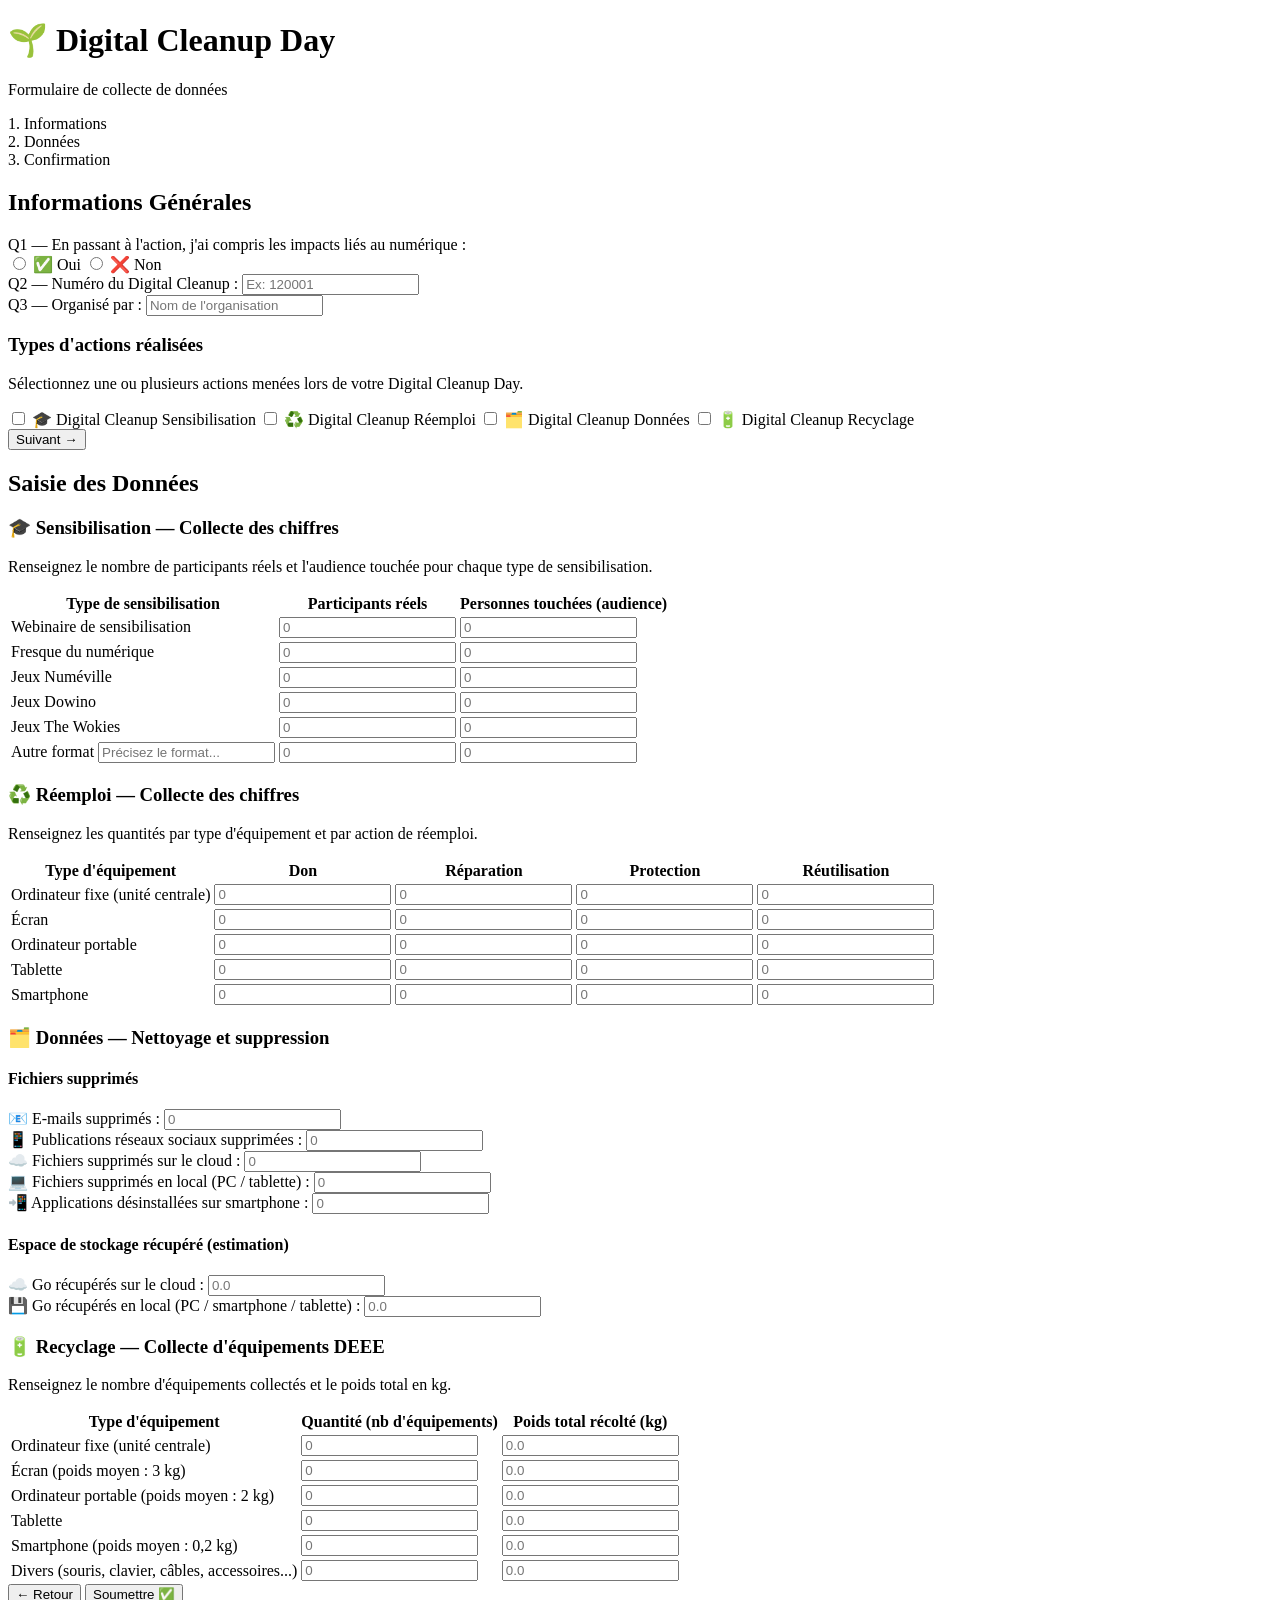
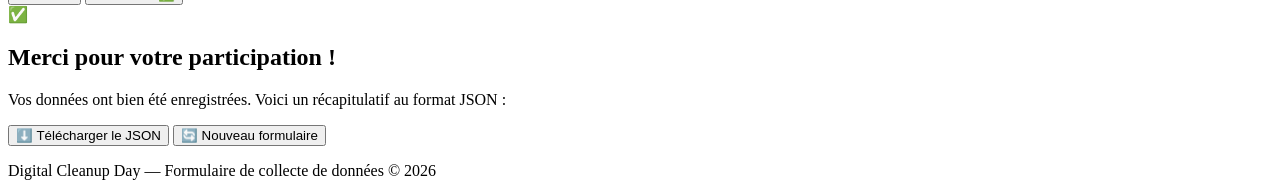
==== index.html @ 70489e64 "Add files via upload" ====
<!DOCTYPE html>
<html lang="fr">
<head>
  <meta charset="UTF-8" />
  <meta name="viewport" content="width=device-width, initial-scale=1.0"/>
  <title>Digital Cleanup Day - Collecte de données</title>
  <link rel="stylesheet" href="style.css" />
</head>
<body>

  <header>
    <div class="header-content">
      <h1>🌱 Digital Cleanup Day</h1>
      <p>Formulaire de collecte de données</p>
    </div>
    <!-- Barre de progression -->
    <div class="progress-bar">
      <div class="step active" id="step-indicator-1">1. Informations</div>
      <div class="step" id="step-indicator-2">2. Données</div>
      <div class="step" id="step-indicator-3">3. Confirmation</div>
    </div>
  </header>

  <main>

    <!-- ===================== ÉTAPE 1 ===================== -->
    <section id="step-1" class="form-step active">
      <h2>Informations Générales</h2>

      <div class="card">
        <div class="form-group">
          <label class="required">Q1 — En passant à l'action, j'ai compris les impacts liés au numérique :</label>
          <div class="radio-group">
            <label class="radio-label">
              <input type="radio" name="understoodImpacts" value="true" required />
              <span>✅ Oui</span>
            </label>
            <label class="radio-label">
              <input type="radio" name="understoodImpacts" value="false" />
              <span>❌ Non</span>
            </label>
          </div>
        </div>

        <div class="form-group">
          <label for="cleanupId" class="required">Q2 — Numéro du Digital Cleanup :</label>
          <input type="text" id="cleanupId" placeholder="Ex: 120001" required />
        </div>

        <div class="form-group">
          <label for="organizer" class="required">Q3 — Organisé par :</label>
          <input type="text" id="organizer" placeholder="Nom de l'organisation" required />
        </div>
      </div>

      <div class="card">
        <h3>Types d'actions réalisées</h3>
        <p class="hint">Sélectionnez une ou plusieurs actions menées lors de votre Digital Cleanup Day.</p>

        <div class="checkbox-group">
          <label class="checkbox-label">
            <input type="checkbox" name="actionType" value="sensibilisation" id="check-sensibilisation"/>
            <span>🎓 Digital Cleanup Sensibilisation</span>
          </label>
          <label class="checkbox-label">
            <input type="checkbox" name="actionType" value="reemploi" id="check-reemploi"/>
            <span>♻️ Digital Cleanup Réemploi</span>
          </label>
          <label class="checkbox-label">
            <input type="checkbox" name="actionType" value="donnees" id="check-donnees"/>
            <span>🗂️ Digital Cleanup Données</span>
          </label>
          <label class="checkbox-label">
            <input type="checkbox" name="actionType" value="recyclage" id="check-recyclage"/>
            <span>🔋 Digital Cleanup Recyclage</span>
          </label>
        </div>
      </div>

      <div class="btn-container">
        <button class="btn btn-primary" onclick="goToStep2()">Suivant →</button>
      </div>
    </section>

    <!-- ===================== ÉTAPE 2 ===================== -->
    <section id="step-2" class="form-step">
      <h2>Saisie des Données</h2>

      <!-- SENSIBILISATION -->
      <div id="form-sensibilisation" class="action-form hidden">
        <div class="card">
          <h3>🎓 Sensibilisation — Collecte des chiffres</h3>
          <p class="hint">Renseignez le nombre de participants réels et l'audience touchée pour chaque type de sensibilisation.</p>
          <div class="table-wrapper">
            <table>
              <thead>
                <tr>
                  <th>Type de sensibilisation</th>
                  <th>Participants réels</th>
                  <th>Personnes touchées (audience)</th>
                </tr>
              </thead>
              <tbody>
                <tr>
                  <td>Webinaire de sensibilisation</td>
                  <td><input type="number" min="0" id="s_webinaire_participants" placeholder="0"/></td>
                  <td><input type="number" min="0" id="s_webinaire_audience" placeholder="0"/></td>
                </tr>
                <tr>
                  <td>Fresque du numérique</td>
                  <td><input type="number" min="0" id="s_fresque_participants" placeholder="0"/></td>
                  <td><input type="number" min="0" id="s_fresque_audience" placeholder="0"/></td>
                </tr>
                <tr>
                  <td>Jeux Numéville</td>
                  <td><input type="number" min="0" id="s_numeville_participants" placeholder="0"/></td>
                  <td><input type="number" min="0" id="s_numeville_audience" placeholder="0"/></td>
                </tr>
                <tr>
                  <td>Jeux Dowino</td>
                  <td><input type="number" min="0" id="s_dowino_participants" placeholder="0"/></td>
                  <td><input type="number" min="0" id="s_dowino_audience" placeholder="0"/></td>
                </tr>
                <tr>
                  <td>Jeux The Wokies</td>
                  <td><input type="number" min="0" id="s_wokies_participants" placeholder="0"/></td>
                  <td><input type="number" min="0" id="s_wokies_audience" placeholder="0"/></td>
                </tr>
                <tr>
                  <td>
                    Autre format
                    <input type="text" id="s_autre_label" placeholder="Précisez le format..." class="inline-text"/>
                  </td>
                  <td><input type="number" min="0" id="s_autre_participants" placeholder="0"/></td>
                  <td><input type="number" min="0" id="s_autre_audience" placeholder="0"/></td>
                </tr>
              </tbody>
            </table>
          </div>
        </div>
      </div>

      <!-- RÉEMPLOI -->
      <div id="form-reemploi" class="action-form hidden">
        <div class="card">
          <h3>♻️ Réemploi — Collecte des chiffres</h3>
          <p class="hint">Renseignez les quantités par type d'équipement et par action de réemploi.</p>
          <div class="table-wrapper">
            <table>
              <thead>
                <tr>
                  <th>Type d'équipement</th>
                  <th>Don</th>
                  <th>Réparation</th>
                  <th>Protection</th>
                  <th>Réutilisation</th>
                </tr>
              </thead>
              <tbody>
                <tr>
                  <td>Ordinateur fixe (unité centrale)</td>
                  <td><input type="number" min="0" id="r_fixe_don" placeholder="0"/></td>
                  <td><input type="number" min="0" id="r_fixe_reparation" placeholder="0"/></td>
                  <td><input type="number" min="0" id="r_fixe_protection" placeholder="0"/></td>
                  <td><input type="number" min="0" id="r_fixe_reutilisation" placeholder="0"/></td>
                </tr>
                <tr>
                  <td>Écran</td>
                  <td><input type="number" min="0" id="r_ecran_don" placeholder="0"/></td>
                  <td><input type="number" min="0" id="r_ecran_reparation" placeholder="0"/></td>
                  <td><input type="number" min="0" id="r_ecran_protection" placeholder="0"/></td>
                  <td><input type="number" min="0" id="r_ecran_reutilisation" placeholder="0"/></td>
                </tr>
                <tr>
                  <td>Ordinateur portable</td>
                  <td><input type="number" min="0" id="r_portable_don" placeholder="0"/></td>
                  <td><input type="number" min="0" id="r_portable_reparation" placeholder="0"/></td>
                  <td><input type="number" min="0" id="r_portable_protection" placeholder="0"/></td>
                  <td><input type="number" min="0" id="r_portable_reutilisation" placeholder="0"/></td>
                </tr>
                <tr>
                  <td>Tablette</td>
                  <td><input type="number" min="0" id="r_tablette_don" placeholder="0"/></td>
                  <td><input type="number" min="0" id="r_tablette_reparation" placeholder="0"/></td>
                  <td><input type="number" min="0" id="r_tablette_protection" placeholder="0"/></td>
                  <td><input type="number" min="0" id="r_tablette_reutilisation" placeholder="0"/></td>
                </tr>
                <tr>
                  <td>Smartphone</td>
                  <td><input type="number" min="0" id="r_smartphone_don" placeholder="0"/></td>
                  <td><input type="number" min="0" id="r_smartphone_reparation" placeholder="0"/></td>
                  <td><input type="number" min="0" id="r_smartphone_protection" placeholder="0"/></td>
                  <td><input type="number" min="0" id="r_smartphone_reutilisation" placeholder="0"/></td>
                </tr>
              </tbody>
            </table>
          </div>
        </div>
      </div>

      <!-- DONNÉES -->
      <div id="form-donnees" class="action-form hidden">
        <div class="card">
          <h3>🗂️ Données — Nettoyage et suppression</h3>

          <h4>Fichiers supprimés</h4>
          <div class="form-grid">
            <div class="form-group">
              <label for="d_emails">📧 E-mails supprimés :</label>
              <input type="number" min="0" id="d_emails" placeholder="0"/>
            </div>
            <div class="form-group">
              <label for="d_posts">📱 Publications réseaux sociaux supprimées :</label>
              <input type="number" min="0" id="d_posts" placeholder="0"/>
            </div>
            <div class="form-group">
              <label for="d_cloud_files">☁️ Fichiers supprimés sur le cloud :</label>
              <input type="number" min="0" id="d_cloud_files" placeholder="0"/>
            </div>
            <div class="form-group">
              <label for="d_local_files">💻 Fichiers supprimés en local (PC / tablette) :</label>
              <input type="number" min="0" id="d_local_files" placeholder="0"/>
            </div>
            <div class="form-group">
              <label for="d_apps">📲 Applications désinstallées sur smartphone :</label>
              <input type="number" min="0" id="d_apps" placeholder="0"/>
            </div>
          </div>

          <h4>Espace de stockage récupéré (estimation)</h4>
          <div class="form-grid">
            <div class="form-group">
              <label for="d_go_cloud">☁️ Go récupérés sur le cloud :</label>
              <input type="number" min="0" step="0.1" id="d_go_cloud" placeholder="0.0"/>
            </div>
            <div class="form-group">
              <label for="d_go_local">💾 Go récupérés en local (PC / smartphone / tablette) :</label>
              <input type="number" min="0" step="0.1" id="d_go_local" placeholder="0.0"/>
            </div>
          </div>
        </div>
      </div>

      <!-- RECYCLAGE -->
      <div id="form-recyclage" class="action-form hidden">
        <div class="card">
          <h3>🔋 Recyclage — Collecte d'équipements DEEE</h3>
          <p class="hint">Renseignez le nombre d'équipements collectés et le poids total en kg.</p>
          <div class="table-wrapper">
            <table>
              <thead>
                <tr>
                  <th>Type d'équipement</th>
                  <th>Quantité (nb d'équipements)</th>
                  <th>Poids total récolté (kg)</th>
                </tr>
              </thead>
              <tbody>
                <tr>
                  <td>Ordinateur fixe (unité centrale)</td>
                  <td><input type="number" min="0" id="rec_fixe_qte" placeholder="0"/></td>
                  <td><input type="number" min="0" step="0.1" id="rec_fixe_poids" placeholder="0.0"/></td>
                </tr>
                <tr>
                  <td>Écran <span class="hint-inline">(poids moyen : 3 kg)</span></td>
                  <td><input type="number" min="0" id="rec_ecran_qte" placeholder="0"/></td>
                  <td><input type="number" min="0" step="0.1" id="rec_ecran_poids" placeholder="0.0"/></td>
                </tr>
                <tr>
                  <td>Ordinateur portable <span class="hint-inline">(poids moyen : 2 kg)</span></td>
                  <td><input type="number" min="0" id="rec_portable_qte" placeholder="0"/></td>
                  <td><input type="number" min="0" step="0.1" id="rec_portable_poids" placeholder="0.0"/></td>
                </tr>
                <tr>
                  <td>Tablette</td>
                  <td><input type="number" min="0" id="rec_tablette_qte" placeholder="0"/></td>
                  <td><input type="number" min="0" step="0.1" id="rec_tablette_poids" placeholder="0.0"/></td>
                </tr>
                <tr>
                  <td>Smartphone <span class="hint-inline">(poids moyen : 0,2 kg)</span></td>
                  <td><input type="number" min="0" id="rec_smartphone_qte" placeholder="0"/></td>
                  <td><input type="number" min="0" step="0.1" id="rec_smartphone_poids" placeholder="0.0"/></td>
                </tr>
                <tr>
                  <td>Divers <span class="hint-inline">(souris, clavier, câbles, accessoires...)</span></td>
                  <td><input type="number" min="0" id="rec_divers_qte" placeholder="0"/></td>
                  <td><input type="number" min="0" step="0.1" id="rec_divers_poids" placeholder="0.0"/></td>
                </tr>
              </tbody>
            </table>
          </div>
        </div>
      </div>

      <div class="btn-container">
        <button class="btn btn-secondary" onclick="goToStep1()">← Retour</button>
        <button class="btn btn-primary" onclick="submitForm()">Soumettre ✅</button>
      </div>
    </section>

    <!-- ===================== ÉTAPE 3 ===================== -->
    <section id="step-3" class="form-step">
      <div class="card confirmation-card">
        <div class="success-icon">✅</div>
        <h2>Merci pour votre participation !</h2>
        <p>Vos données ont bien été enregistrées. Voici un récapitulatif au format JSON :</p>
        <pre id="json-output"></pre>
        <div class="btn-container">
          <button class="btn btn-secondary" onclick="downloadJSON()">⬇️ Télécharger le JSON</button>
          <button class="btn btn-primary" onclick="resetForm()">🔄 Nouveau formulaire</button>
        </div>
      </div>
    </section>

  </main>

  <footer>
    <p>Digital Cleanup Day — Formulaire de collecte de données © 2026</p>
  </footer>

  <script src="app.js"></script>
</body>
</html>
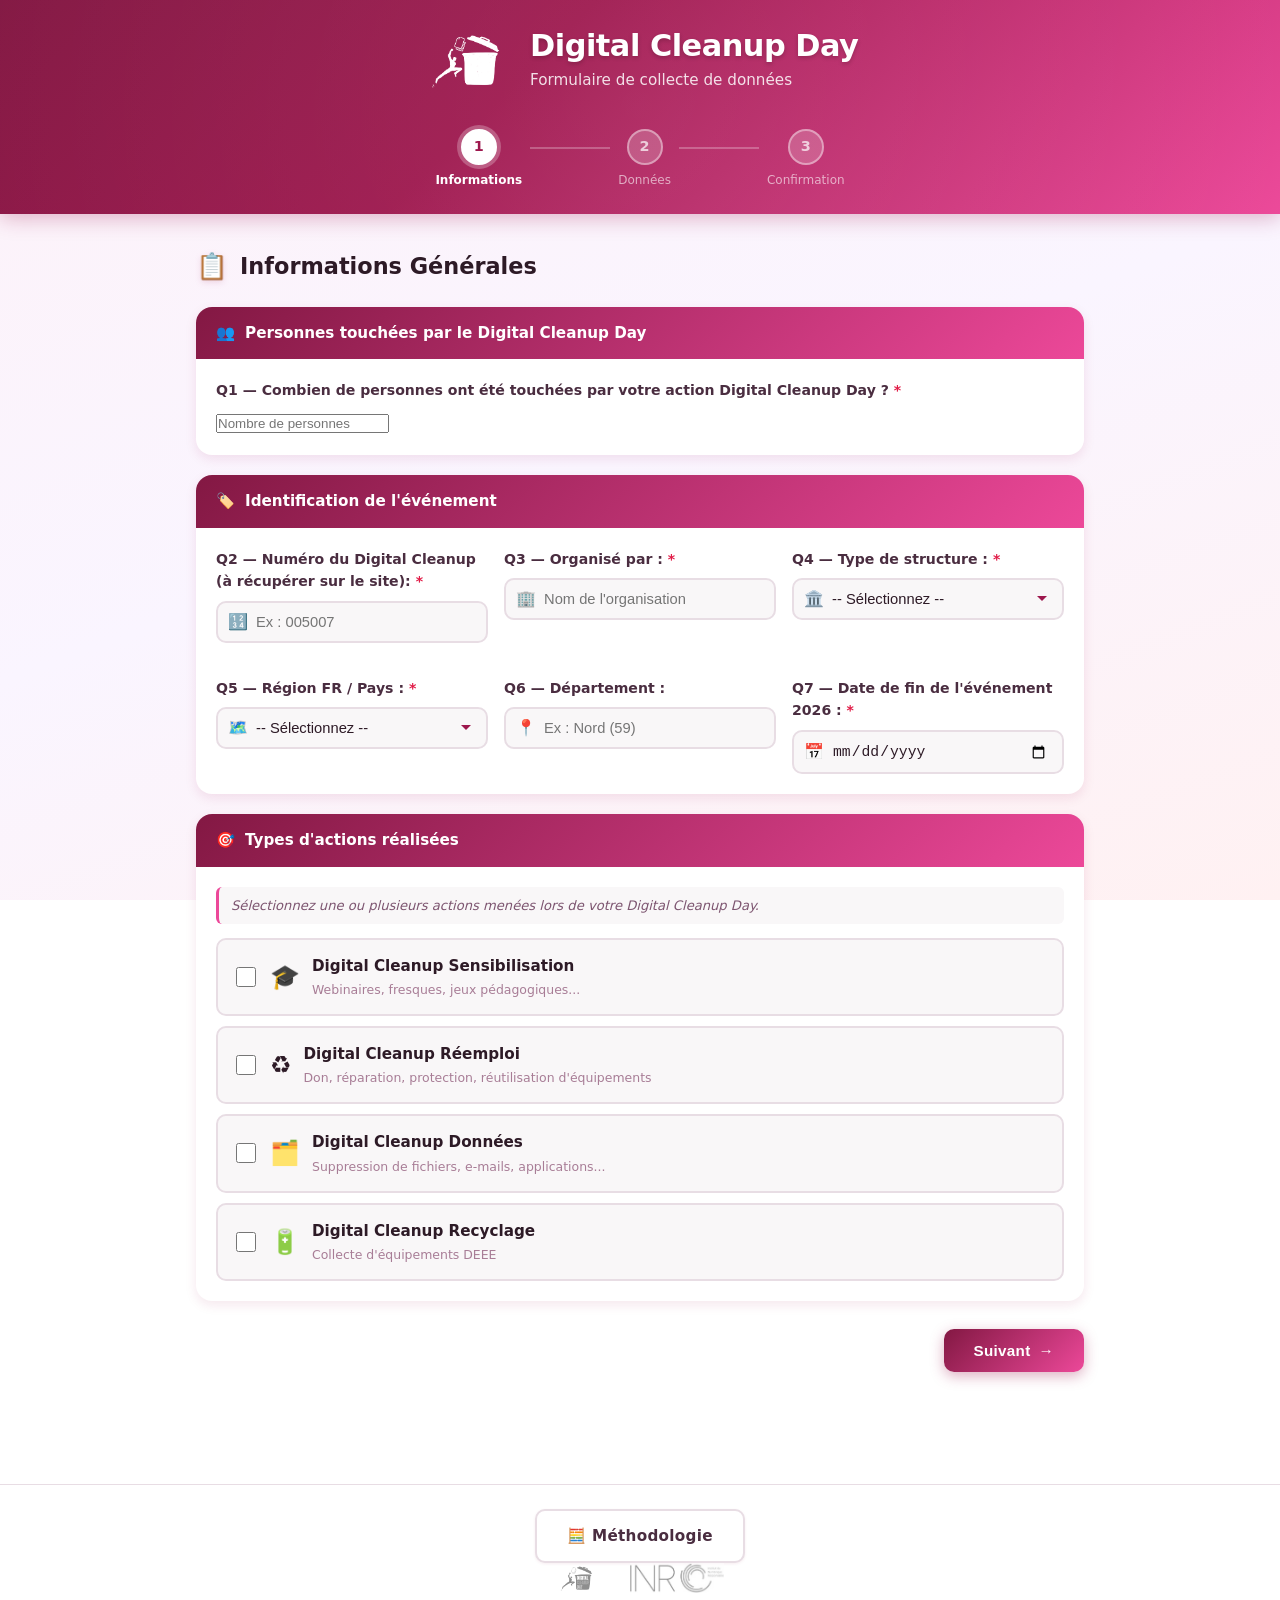
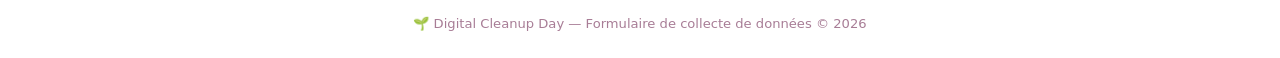
==== commit 6e92ec98: "Add files via upload upload avec intégration region et accès a un google sheet" ====
--- a/index.html
+++ b/index.html
@@ -1,323 +1,1058 @@
-<!DOCTYPE html>
+<!doctype html>
 <html lang="fr">
-<head>
-  <meta charset="UTF-8" />
-  <meta name="viewport" content="width=device-width, initial-scale=1.0"/>
-  <title>Digital Cleanup Day - Collecte de données</title>
-  <link rel="stylesheet" href="style.css" />
-</head>
-<body>
-
-  <header>
-    <div class="header-content">
-      <h1>🌱 Digital Cleanup Day</h1>
-      <p>Formulaire de collecte de données</p>
-    </div>
-    <!-- Barre de progression -->
-    <div class="progress-bar">
-      <div class="step active" id="step-indicator-1">1. Informations</div>
-      <div class="step" id="step-indicator-2">2. Données</div>
-      <div class="step" id="step-indicator-3">3. Confirmation</div>
-    </div>
-  </header>
-
-  <main>
-
-    <!-- ===================== ÉTAPE 1 ===================== -->
-    <section id="step-1" class="form-step active">
-      <h2>Informations Générales</h2>
-
-      <div class="card">
-        <div class="form-group">
-          <label class="required">Q1 — En passant à l'action, j'ai compris les impacts liés au numérique :</label>
-          <div class="radio-group">
-            <label class="radio-label">
-              <input type="radio" name="understoodImpacts" value="true" required />
-              <span>✅ Oui</span>
-            </label>
-            <label class="radio-label">
-              <input type="radio" name="understoodImpacts" value="false" />
-              <span>❌ Non</span>
-            </label>
-          </div>
+    <head>
+        <meta charset="UTF-8" />
+        <meta name="viewport" content="width=device-width, initial-scale=1.0" />
+        <title>Digital Cleanup Day - Collecte de données</title>
+        <link rel="stylesheet" href="style.css" />
+    </head>
+    <body>
+        <!-- ========== LOADER ========== -->
+        <div id="loader-overlay">
+            <div class="loader-box">
+                <div class="spinner"></div>
+                <p>Envoi vers Google Sheets...</p>
+            </div>
         </div>
 
-        <div class="form-group">
-          <label for="cleanupId" class="required">Q2 — Numéro du Digital Cleanup :</label>
-          <input type="text" id="cleanupId" placeholder="Ex: 120001" required />
-        </div>
-
-        <div class="form-group">
-          <label for="organizer" class="required">Q3 — Organisé par :</label>
-          <input type="text" id="organizer" placeholder="Nom de l'organisation" required />
-        </div>
-      </div>
-
-      <div class="card">
-        <h3>Types d'actions réalisées</h3>
-        <p class="hint">Sélectionnez une ou plusieurs actions menées lors de votre Digital Cleanup Day.</p>
-
-        <div class="checkbox-group">
-          <label class="checkbox-label">
-            <input type="checkbox" name="actionType" value="sensibilisation" id="check-sensibilisation"/>
-            <span>🎓 Digital Cleanup Sensibilisation</span>
-          </label>
-          <label class="checkbox-label">
-            <input type="checkbox" name="actionType" value="reemploi" id="check-reemploi"/>
-            <span>♻️ Digital Cleanup Réemploi</span>
-          </label>
-          <label class="checkbox-label">
-            <input type="checkbox" name="actionType" value="donnees" id="check-donnees"/>
-            <span>🗂️ Digital Cleanup Données</span>
-          </label>
-          <label class="checkbox-label">
-            <input type="checkbox" name="actionType" value="recyclage" id="check-recyclage"/>
-            <span>🔋 Digital Cleanup Recyclage</span>
-          </label>
-        </div>
-      </div>
-
-      <div class="btn-container">
-        <button class="btn btn-primary" onclick="goToStep2()">Suivant →</button>
-      </div>
-    </section>
-
-    <!-- ===================== ÉTAPE 2 ===================== -->
-    <section id="step-2" class="form-step">
-      <h2>Saisie des Données</h2>
-
-      <!-- SENSIBILISATION -->
-      <div id="form-sensibilisation" class="action-form hidden">
-        <div class="card">
-          <h3>🎓 Sensibilisation — Collecte des chiffres</h3>
-          <p class="hint">Renseignez le nombre de participants réels et l'audience touchée pour chaque type de sensibilisation.</p>
-          <div class="table-wrapper">
-            <table>
-              <thead>
-                <tr>
-                  <th>Type de sensibilisation</th>
-                  <th>Participants réels</th>
-                  <th>Personnes touchées (audience)</th>
-                </tr>
-              </thead>
-              <tbody>
-                <tr>
-                  <td>Webinaire de sensibilisation</td>
-                  <td><input type="number" min="0" id="s_webinaire_participants" placeholder="0"/></td>
-                  <td><input type="number" min="0" id="s_webinaire_audience" placeholder="0"/></td>
-                </tr>
-                <tr>
-                  <td>Fresque du numérique</td>
-                  <td><input type="number" min="0" id="s_fresque_participants" placeholder="0"/></td>
-                  <td><input type="number" min="0" id="s_fresque_audience" placeholder="0"/></td>
-                </tr>
-                <tr>
-                  <td>Jeux Numéville</td>
-                  <td><input type="number" min="0" id="s_numeville_participants" placeholder="0"/></td>
-                  <td><input type="number" min="0" id="s_numeville_audience" placeholder="0"/></td>
-                </tr>
-                <tr>
-                  <td>Jeux Dowino</td>
-                  <td><input type="number" min="0" id="s_dowino_participants" placeholder="0"/></td>
-                  <td><input type="number" min="0" id="s_dowino_audience" placeholder="0"/></td>
-                </tr>
-                <tr>
-                  <td>Jeux The Wokies</td>
-                  <td><input type="number" min="0" id="s_wokies_participants" placeholder="0"/></td>
-                  <td><input type="number" min="0" id="s_wokies_audience" placeholder="0"/></td>
-                </tr>
-                <tr>
-                  <td>
-                    Autre format
-                    <input type="text" id="s_autre_label" placeholder="Précisez le format..." class="inline-text"/>
-                  </td>
-                  <td><input type="number" min="0" id="s_autre_participants" placeholder="0"/></td>
-                  <td><input type="number" min="0" id="s_autre_audience" placeholder="0"/></td>
-                </tr>
-              </tbody>
-            </table>
-          </div>
-        </div>
-      </div>
-
-      <!-- RÉEMPLOI -->
-      <div id="form-reemploi" class="action-form hidden">
-        <div class="card">
-          <h3>♻️ Réemploi — Collecte des chiffres</h3>
-          <p class="hint">Renseignez les quantités par type d'équipement et par action de réemploi.</p>
-          <div class="table-wrapper">
-            <table>
-              <thead>
-                <tr>
-                  <th>Type d'équipement</th>
-                  <th>Don</th>
-                  <th>Réparation</th>
-                  <th>Protection</th>
-                  <th>Réutilisation</th>
-                </tr>
-              </thead>
-              <tbody>
-                <tr>
-                  <td>Ordinateur fixe (unité centrale)</td>
-                  <td><input type="number" min="0" id="r_fixe_don" placeholder="0"/></td>
-                  <td><input type="number" min="0" id="r_fixe_reparation" placeholder="0"/></td>
-                  <td><input type="number" min="0" id="r_fixe_protection" placeholder="0"/></td>
-                  <td><input type="number" min="0" id="r_fixe_reutilisation" placeholder="0"/></td>
-                </tr>
-                <tr>
-                  <td>Écran</td>
-                  <td><input type="number" min="0" id="r_ecran_don" placeholder="0"/></td>
-                  <td><input type="number" min="0" id="r_ecran_reparation" placeholder="0"/></td>
-                  <td><input type="number" min="0" id="r_ecran_protection" placeholder="0"/></td>
-                  <td><input type="number" min="0" id="r_ecran_reutilisation" placeholder="0"/></td>
-                </tr>
-                <tr>
-                  <td>Ordinateur portable</td>
-                  <td><input type="number" min="0" id="r_portable_don" placeholder="0"/></td>
-                  <td><input type="number" min="0" id="r_portable_reparation" placeholder="0"/></td>
-                  <td><input type="number" min="0" id="r_portable_protection" placeholder="0"/></td>
-                  <td><input type="number" min="0" id="r_portable_reutilisation" placeholder="0"/></td>
-                </tr>
-                <tr>
-                  <td>Tablette</td>
-                  <td><input type="number" min="0" id="r_tablette_don" placeholder="0"/></td>
-                  <td><input type="number" min="0" id="r_tablette_reparation" placeholder="0"/></td>
-                  <td><input type="number" min="0" id="r_tablette_protection" placeholder="0"/></td>
-                  <td><input type="number" min="0" id="r_tablette_reutilisation" placeholder="0"/></td>
-                </tr>
-                <tr>
-                  <td>Smartphone</td>
-                  <td><input type="number" min="0" id="r_smartphone_don" placeholder="0"/></td>
-                  <td><input type="number" min="0" id="r_smartphone_reparation" placeholder="0"/></td>
-                  <td><input type="number" min="0" id="r_smartphone_protection" placeholder="0"/></td>
-                  <td><input type="number" min="0" id="r_smartphone_reutilisation" placeholder="0"/></td>
-                </tr>
-              </tbody>
-            </table>
-          </div>
-        </div>
-      </div>
-
-      <!-- DONNÉES -->
-      <div id="form-donnees" class="action-form hidden">
-        <div class="card">
-          <h3>🗂️ Données — Nettoyage et suppression</h3>
-
-          <h4>Fichiers supprimés</h4>
-          <div class="form-grid">
-            <div class="form-group">
-              <label for="d_emails">📧 E-mails supprimés :</label>
-              <input type="number" min="0" id="d_emails" placeholder="0"/>
+        <!-- ========== HEADER ========== -->
+        <header>
+            <div class="header-content">
+                <div class="header-title-row">
+                    <img
+                        src="logo_dcd.png"
+                        alt="Digital Cleanup Day"
+                        class="header-title-logo"
+                        onerror="this.style.display = 'none'"
+                    />
+                    <div class="header-title-text">
+                        <h1>Digital Cleanup Day</h1>
+                        <p>Formulaire de collecte de données</p>
+                    </div>
+                </div>
             </div>
-            <div class="form-group">
-              <label for="d_posts">📱 Publications réseaux sociaux supprimées :</label>
-              <input type="number" min="0" id="d_posts" placeholder="0"/>
+
+            <div class="progress-bar">
+                <div class="progress-step active" id="step-indicator-1">
+                    <div class="step-number">1</div>
+                    <div class="step-label">Informations</div>
+                </div>
+                <div class="progress-line"></div>
+                <div class="progress-step" id="step-indicator-2">
+                    <div class="step-number">2</div>
+                    <div class="step-label">Données</div>
+                </div>
+                <div class="progress-line"></div>
+                <div class="progress-step" id="step-indicator-3">
+                    <div class="step-number">3</div>
+                    <div class="step-label">Confirmation</div>
+                </div>
             </div>
-            <div class="form-group">
-              <label for="d_cloud_files">☁️ Fichiers supprimés sur le cloud :</label>
-              <input type="number" min="0" id="d_cloud_files" placeholder="0"/>
+        </header>
+
+        <!-- ========== MAIN ========== -->
+        <main>
+            <!-- ==================== ÉTAPE 1 ==================== -->
+            <section id="step-1" class="form-step active">
+                <div class="section-title">
+                    <span class="section-icon">📋</span>
+                    <h2>Informations Générales</h2>
+                </div>
+
+                <div class="card">
+                    <div class="card-header">
+                        <span>👥</span> Personnes touchées par le Digital Cleanup Day
+                    </div>
+                    <div class="card-body">
+                        <div class="form-group">
+                            <label class="required" for="personneattainte"
+                                >Q1 — Combien de personnes ont été touchées par votre action Digital Cleanup Day ?</label
+                            >
+                            <input
+                                type="number"
+                                id="personneattainte"
+                                name="personneattainte"
+                                min="0"
+                                placeholder="Nombre de personnes"
+                                required
+                            />
+                        </div>
+                    </div>
+                </div>
+
+			   <div class="card">
+			     <div class="card-header">
+			       <span>🏷️</span> Identification de l'événement
+			     </div>
+			     <div class="card-body">
+			       <div class="form-grid-2">
+
+			         <div class="form-group">
+			           <label for="cleanupId" class="required">Q2 — Numéro du Digital Cleanup (à récupérer sur le site):</label>
+			           <div class="input-wrapper">
+			             <span class="input-icon">🔢</span>
+			             <input type="text" id="cleanupId" placeholder="Ex : 005007" required />
+			           </div>
+			         </div>
+
+			         <div class="form-group">
+			           <label for="organizer" class="required">Q3 — Organisé par :</label>
+			           <div class="input-wrapper">
+			             <span class="input-icon">🏢</span>
+			             <input type="text" id="organizer" placeholder="Nom de l'organisation" required />
+			           </div>
+			         </div>
+
+			         <div class="form-group">
+			           <label for="structureType" class="required">Q4 — Type de structure :</label>
+			           <div class="input-wrapper">
+			             <span class="input-icon">🏛️</span>
+			             <select id="structureType" required>
+			               <option value="">-- Sélectionnez --</option>
+			               <option value="entreprise">Entreprise</option>
+			               <option value="association">Association</option>
+			               <option value="collectivite">Collectivité territoriale</option>
+			               <option value="ecole">École / Université</option>
+			               <option value="citoyen">Citoyen (solo)</option>
+			               <option value="autre">Autre</option>
+			             </select>
+			           </div>
+			         </div>
+
+			         <div class="form-group">
+			           <label for="region" class="required">Q5 — Région FR / Pays :</label>
+			           <div class="input-wrapper">
+			             <span class="input-icon">🗺️</span>
+			             <select id="region" required>
+			               <option value="">-- Sélectionnez --</option>
+			               <option value="Auvergne-Rhône-Alpes">Auvergne-Rhône-Alpes</option>
+			               <option value="Bourgogne-Franche-Comté">Bourgogne-Franche-Comté</option>
+			               <option value="Bretagne">Bretagne</option>
+			               <option value="Centre-Val de Loire">Centre-Val de Loire</option>
+			               <option value="Corse">Corse</option>
+			               <option value="Grand Est">Grand Est</option>
+			               <option value="Guadeloupe">Guadeloupe</option>
+			               <option value="Guyane">Guyane</option>
+			               <option value="Hauts-de-France">Hauts-de-France</option>
+			               <option value="Île-de-France">Île-de-France</option>
+			               <option value="La Réunion">La Réunion</option>
+			               <option value="Martinique">Martinique</option>
+			               <option value="Mayotte">Mayotte</option>
+			               <option value="Normandie">Normandie</option>
+			               <option value="Nouvelle-Aquitaine">Nouvelle-Aquitaine</option>
+			               <option value="Occitanie">Occitanie</option>
+			               <option value="Pays de la Loire">Pays de la Loire</option>
+			               <option value="Provence-Alpes-Côte d'Azur">Provence-Alpes-Côte d'Azur</option>
+						   <option value="Belgique">Belgique</option>
+						   <option value="Suisse">Suisse</option>
+						   <option value="Luxembourg">Luxembourg</option>
+			             </select>
+			           </div>
+			         </div>
+
+			         <div class="form-group">
+			           <label for="departement">Q6 — Département :</label>
+			           <div class="input-wrapper">
+			             <span class="input-icon">📍</span>
+			             <input type="text" id="departement" placeholder="Ex : Nord (59)" />
+			           </div>
+			         </div>
+
+			         <div class="form-group">
+			           <label for="eventDate" class="required">Q7 — Date de fin de l'événement 2026 :</label>
+			           <div class="input-wrapper">
+			             <span class="input-icon">📅</span>
+			             <input type="date" id="eventDate" required />
+			           </div>
+			         </div>
+
+			       </div>
+			     </div>
+			   </div>
+               
+
+                <div class="card">
+                    <div class="card-header">
+                        <span>🎯</span> Types d'actions réalisées
+                    </div>
+                    <div class="card-body">
+                        <p class="hint">
+                            Sélectionnez une ou plusieurs actions menées lors de
+                            votre Digital Cleanup Day.
+                        </p>
+                        <div class="checkbox-group">
+                            <label
+                                class="checkbox-label"
+                                for="check-sensibilisation"
+                            >
+                                <input
+                                    type="checkbox"
+                                    name="actionType"
+                                    value="sensibilisation"
+                                    id="check-sensibilisation"
+                                />
+                                <div class="checkbox-content">
+                                    <span class="checkbox-icon">🎓</span>
+                                    <div>
+                                        <strong
+                                            >Digital Cleanup
+                                            Sensibilisation</strong
+                                        >
+                                        <small
+                                            >Webinaires, fresques, jeux
+                                            pédagogiques...</small
+                                        >
+                                    </div>
+                                </div>
+                            </label>
+                            <label class="checkbox-label" for="check-reemploi">
+                                <input
+                                    type="checkbox"
+                                    name="actionType"
+                                    value="reemploi"
+                                    id="check-reemploi"
+                                />
+                                <div class="checkbox-content">
+                                    <span class="checkbox-icon">♻️</span>
+                                    <div>
+                                        <strong
+                                            >Digital Cleanup Réemploi</strong
+                                        >
+                                        <small
+                                            >Don, réparation, protection,
+                                            réutilisation d'équipements</small
+                                        >
+                                    </div>
+                                </div>
+                            </label>
+                            <label class="checkbox-label" for="check-donnees">
+                                <input
+                                    type="checkbox"
+                                    name="actionType"
+                                    value="donnees"
+                                    id="check-donnees"
+                                />
+                                <div class="checkbox-content">
+                                    <span class="checkbox-icon">🗂️</span>
+                                    <div>
+                                        <strong>Digital Cleanup Données</strong>
+                                        <small
+                                            >Suppression de fichiers, e-mails,
+                                            applications...</small
+                                        >
+                                    </div>
+                                </div>
+                            </label>
+                            <label class="checkbox-label" for="check-recyclage">
+                                <input
+                                    type="checkbox"
+                                    name="actionType"
+                                    value="recyclage"
+                                    id="check-recyclage"
+                                />
+                                <div class="checkbox-content">
+                                    <span class="checkbox-icon">🔋</span>
+                                    <div>
+                                        <strong
+                                            >Digital Cleanup Recyclage</strong
+                                        >
+                                        <small
+                                            >Collecte d'équipements DEEE</small
+                                        >
+                                    </div>
+                                </div>
+                            </label>
+                        </div>
+                    </div>
+                </div>
+
+                <div class="btn-container">
+                    <button class="btn btn-primary" onclick="goToStep2()">
+                        Suivant <span>→</span>
+                    </button>
+                </div>
+            </section>
+
+            <!-- ==================== ÉTAPE 2 ==================== -->
+            <section id="step-2" class="form-step">
+                <div class="section-title">
+                    <span class="section-icon">📊</span>
+                    <h2>Saisie des Données</h2>
+                </div>
+
+                <!-- ---- SENSIBILISATION ---- -->
+                <div id="form-sensibilisation" class="action-form hidden">
+                    <div class="card">
+                        <div class="card-header green">
+                            <span>🎓</span> Sensibilisation — Collecte des
+                            chiffres
+                        </div>
+                        <div class="card-body">
+                            <p class="hint">
+                                Renseignez le nombre de participants réels et
+                                l'audience touchée pour chaque type de
+                                sensibilisation.
+                            </p>
+                            <div class="table-wrapper">
+                                <table>
+                                    <thead>
+                                        <tr>
+                                            <th>Type de sensibilisation</th>
+                                            <th>👥 Participants réels</th>
+                                            <th>📣 Audience touchée</th>
+                                        </tr>
+                                    </thead>
+                                    <tbody>
+                                        <tr>
+                                            <td>
+                                                <span class="row-icon">💻</span>
+                                                Webinaire de sensibilisation
+                                            </td>
+                                            <td>
+                                                <input
+                                                    type="number"
+                                                    min="0"
+                                                    id="s_webinaire_participants"
+                                                    placeholder="0"
+                                                />
+                                            </td>
+                                            <td>
+                                                <input
+                                                    type="number"
+                                                    min="0"
+                                                    id="s_webinaire_audience"
+                                                    placeholder="0"
+                                                />
+                                            </td>
+                                        </tr>
+                                        <tr>
+                                            <td>
+                                                <span class="row-icon">🖼️</span>
+                                                Fresque du numérique
+                                            </td>
+                                            <td>
+                                                <input
+                                                    type="number"
+                                                    min="0"
+                                                    id="s_fresque_participants"
+                                                    placeholder="0"
+                                                />
+                                            </td>
+                                            <td>
+                                                <input
+                                                    type="number"
+                                                    min="0"
+                                                    id="s_fresque_audience"
+                                                    placeholder="0"
+                                                />
+                                            </td>
+                                        </tr>
+                                        <tr>
+                                            <td>
+                                                <span class="row-icon">🎮</span>
+                                                Jeux Numéville
+                                            </td>
+                                            <td>
+                                                <input
+                                                    type="number"
+                                                    min="0"
+                                                    id="s_numeville_participants"
+                                                    placeholder="0"
+                                                />
+                                            </td>
+                                            <td>
+                                                <input
+                                                    type="number"
+                                                    min="0"
+                                                    id="s_numeville_audience"
+                                                    placeholder="0"
+                                                />
+                                            </td>
+                                        </tr>
+                                        <tr>
+                                            <td>
+                                                <span class="row-icon">🎲</span>
+                                                Jeux Dowino
+                                            </td>
+                                            <td>
+                                                <input
+                                                    type="number"
+                                                    min="0"
+                                                    id="s_dowino_participants"
+                                                    placeholder="0"
+                                                />
+                                            </td>
+                                            <td>
+                                                <input
+                                                    type="number"
+                                                    min="0"
+                                                    id="s_dowino_audience"
+                                                    placeholder="0"
+                                                />
+                                            </td>
+                                        </tr>
+                                        <tr>
+                                            <td>
+                                                <span class="row-icon">🃏</span>
+                                                Jeux The Wokies
+                                            </td>
+                                            <td>
+                                                <input
+                                                    type="number"
+                                                    min="0"
+                                                    id="s_wokies_participants"
+                                                    placeholder="0"
+                                                />
+                                            </td>
+                                            <td>
+                                                <input
+                                                    type="number"
+                                                    min="0"
+                                                    id="s_wokies_audience"
+                                                    placeholder="0"
+                                                />
+                                            </td>
+                                        </tr>
+                                        <tr class="row-other">
+                                            <td>
+                                                <span class="row-icon">➕</span>
+                                                Autre format
+                                                <input
+                                                    type="text"
+                                                    id="s_autre_label"
+                                                    placeholder="Précisez le format..."
+                                                    class="inline-text"
+                                                />
+                                            </td>
+                                            <td>
+                                                <input
+                                                    type="number"
+                                                    min="0"
+                                                    id="s_autre_participants"
+                                                    placeholder="0"
+                                                />
+                                            </td>
+                                            <td>
+                                                <input
+                                                    type="number"
+                                                    min="0"
+                                                    id="s_autre_audience"
+                                                    placeholder="0"
+                                                />
+                                            </td>
+                                        </tr>
+                                    </tbody>
+                                </table>
+                            </div>
+                        </div>
+                    </div>
+                </div>
+
+                <!-- ---- RÉEMPLOI ---- -->
+                <div id="form-reemploi" class="action-form hidden">
+                    <div class="card">
+                        <div class="card-header blue">
+                            <span>♻️</span> Réemploi — Collecte des chiffres
+                        </div>
+                        <div class="card-body">
+                            <p class="hint">
+                                Renseignez les quantités par type d'équipement
+                                et par action de réemploi.
+                            </p>
+                            <div class="table-wrapper">
+                                <table>
+                                    <thead>
+                                        <tr>
+                                            <th>Type d'équipement</th>
+                                            <th>🎁 Don</th>
+                                            <th>🔧 Réparation</th>
+                                            <th>🛡️ Protection</th>
+                                            <th>🔄 Réutilisation</th>
+                                        </tr>
+                                    </thead>
+                                    <tbody>
+                                        <tr>
+                                            <td>
+                                                <span class="row-icon">🖥️</span>
+                                                Ordinateur fixe (unité centrale)
+                                            </td>
+                                            <td>
+                                                <input
+                                                    type="number"
+                                                    min="0"
+                                                    id="r_fixe_don"
+                                                    placeholder="0"
+                                                />
+                                            </td>
+                                            <td>
+                                                <input
+                                                    type="number"
+                                                    min="0"
+                                                    id="r_fixe_reparation"
+                                                    placeholder="0"
+                                                />
+                                            </td>
+                                            <td>
+                                                <input
+                                                    type="number"
+                                                    min="0"
+                                                    id="r_fixe_protection"
+                                                    placeholder="0"
+                                                />
+                                            </td>
+                                            <td>
+                                                <input
+                                                    type="number"
+                                                    min="0"
+                                                    id="r_fixe_reutilisation"
+                                                    placeholder="0"
+                                                />
+                                            </td>
+                                        </tr>
+                                        <tr>
+                                            <td>
+                                                <span class="row-icon">🖵</span>
+                                                Écran
+                                            </td>
+                                            <td>
+                                                <input
+                                                    type="number"
+                                                    min="0"
+                                                    id="r_ecran_don"
+                                                    placeholder="0"
+                                                />
+                                            </td>
+                                            <td>
+                                                <input
+                                                    type="number"
+                                                    min="0"
+                                                    id="r_ecran_reparation"
+                                                    placeholder="0"
+                                                />
+                                            </td>
+                                            <td>
+                                                <input
+                                                    type="number"
+                                                    min="0"
+                                                    id="r_ecran_protection"
+                                                    placeholder="0"
+                                                />
+                                            </td>
+                                            <td>
+                                                <input
+                                                    type="number"
+                                                    min="0"
+                                                    id="r_ecran_reutilisation"
+                                                    placeholder="0"
+                                                />
+                                            </td>
+                                        </tr>
+                                        <tr>
+                                            <td>
+                                                <span class="row-icon">💻</span>
+                                                Ordinateur portable
+                                            </td>
+                                            <td>
+                                                <input
+                                                    type="number"
+                                                    min="0"
+                                                    id="r_portable_don"
+                                                    placeholder="0"
+                                                />
+                                            </td>
+                                            <td>
+                                                <input
+                                                    type="number"
+                                                    min="0"
+                                                    id="r_portable_reparation"
+                                                    placeholder="0"
+                                                />
+                                            </td>
+                                            <td>
+                                                <input
+                                                    type="number"
+                                                    min="0"
+                                                    id="r_portable_protection"
+                                                    placeholder="0"
+                                                />
+                                            </td>
+                                            <td>
+                                                <input
+                                                    type="number"
+                                                    min="0"
+                                                    id="r_portable_reutilisation"
+                                                    placeholder="0"
+                                                />
+                                            </td>
+                                        </tr>
+                                        <tr>
+                                            <td>
+                                                <span class="row-icon">📱</span>
+                                                Tablette
+                                            </td>
+                                            <td>
+                                                <input
+                                                    type="number"
+                                                    min="0"
+                                                    id="r_tablette_don"
+                                                    placeholder="0"
+                                                />
+                                            </td>
+                                            <td>
+                                                <input
+                                                    type="number"
+                                                    min="0"
+                                                    id="r_tablette_reparation"
+                                                    placeholder="0"
+                                                />
+                                            </td>
+                                            <td>
+                                                <input
+                                                    type="number"
+                                                    min="0"
+                                                    id="r_tablette_protection"
+                                                    placeholder="0"
+                                                />
+                                            </td>
+                                            <td>
+                                                <input
+                                                    type="number"
+                                                    min="0"
+                                                    id="r_tablette_reutilisation"
+                                                    placeholder="0"
+                                                />
+                                            </td>
+                                        </tr>
+                                        <tr>
+                                            <td>
+                                                <span class="row-icon">📲</span>
+                                                Smartphone
+                                            </td>
+                                            <td>
+                                                <input
+                                                    type="number"
+                                                    min="0"
+                                                    id="r_smartphone_don"
+                                                    placeholder="0"
+                                                />
+                                            </td>
+                                            <td>
+                                                <input
+                                                    type="number"
+                                                    min="0"
+                                                    id="r_smartphone_reparation"
+                                                    placeholder="0"
+                                                />
+                                            </td>
+                                            <td>
+                                                <input
+                                                    type="number"
+                                                    min="0"
+                                                    id="r_smartphone_protection"
+                                                    placeholder="0"
+                                                />
+                                            </td>
+                                            <td>
+                                                <input
+                                                    type="number"
+                                                    min="0"
+                                                    id="r_smartphone_reutilisation"
+                                                    placeholder="0"
+                                                />
+                                            </td>
+                                        </tr>
+                                    </tbody>
+                                </table>
+                            </div>
+                        </div>
+                    </div>
+                </div>
+
+                <!-- ---- DONNÉES ---- -->
+                <div id="form-donnees" class="action-form hidden">
+                    <div class="card">
+                        <div class="card-header purple">
+                            <span>🗂️</span> Données — Nettoyage et suppression
+                        </div>
+                        <div class="card-body">
+                            <h4 class="subsection-title">
+                                📁 Fichiers supprimés
+                            </h4>
+                            <div class="form-grid-3">
+                                <div class="form-group">
+                                    <label for="d_emails"
+                                        >📧 E-mails supprimés</label
+                                    >
+                                    <div class="input-wrapper">
+                                        <span class="input-icon">✉️</span>
+                                        <input
+                                            type="number"
+                                            min="0"
+                                            id="d_emails"
+                                            placeholder="0"
+                                        />
+                                    </div>
+                                </div>
+                                <div class="form-group">
+                                    <label for="d_posts"
+                                        >📱 Publications réseaux sociaux</label
+                                    >
+                                    <div class="input-wrapper">
+                                        <span class="input-icon">📲</span>
+                                        <input
+                                            type="number"
+                                            min="0"
+                                            id="d_posts"
+                                            placeholder="0"
+                                        />
+                                    </div>
+                                </div>
+                                <div class="form-group">
+                                    <label for="d_cloud_files"
+                                        >☁️ Fichiers supprimés sur le
+                                        cloud</label
+                                    >
+                                    <div class="input-wrapper">
+                                        <span class="input-icon">🌐</span>
+                                        <input
+                                            type="number"
+                                            min="0"
+                                            id="d_cloud_files"
+                                            placeholder="0"
+                                        />
+                                    </div>
+                                </div>
+                                <div class="form-group">
+                                    <label for="d_local_files"
+                                        >💻 Fichiers supprimés en local (PC /
+                                        tablette)</label
+                                    >
+                                    <div class="input-wrapper">
+                                        <span class="input-icon">🖥️</span>
+                                        <input
+                                            type="number"
+                                            min="0"
+                                            id="d_local_files"
+                                            placeholder="0"
+                                        />
+                                    </div>
+                                </div>
+                                <div class="form-group">
+                                    <label for="d_apps"
+                                        >📲 Applications désinstallées
+                                        (smartphone)</label
+                                    >
+                                    <div class="input-wrapper">
+                                        <span class="input-icon">🗑️</span>
+                                        <input
+                                            type="number"
+                                            min="0"
+                                            id="d_apps"
+                                            placeholder="0"
+                                        />
+                                    </div>
+                                </div>
+                            </div>
+
+                            <h4 class="subsection-title">
+                                💾 Espace de stockage récupéré (estimation)
+                            </h4>
+                            <div class="form-grid-2">
+                                <div class="form-group">
+                                    <label for="d_go_cloud"
+                                        >☁️ Go récupérés sur le cloud</label
+                                    >
+                                    <div class="input-wrapper">
+                                        <span class="input-icon">📦</span>
+                                        <input
+                                            type="number"
+                                            min="0"
+                                            step="0.1"
+                                            id="d_go_cloud"
+                                            placeholder="0.0"
+                                        />
+                                        <span class="input-suffix">Go</span>
+                                    </div>
+                                </div>
+                                <div class="form-group">
+                                    <label for="d_go_local"
+                                        >💾 Go récupérés en local (PC /
+                                        smartphone / tablette)</label
+                                    >
+                                    <div class="input-wrapper">
+                                        <span class="input-icon">📦</span>
+                                        <input
+                                            type="number"
+                                            min="0"
+                                            step="0.1"
+                                            id="d_go_local"
+                                            placeholder="0.0"
+                                        />
+                                        <span class="input-suffix">Go</span>
+                                    </div>
+                                </div>
+                            </div>
+                        </div>
+                    </div>
+                </div>
+
+                <!-- ---- RECYCLAGE ---- -->
+                <div id="form-recyclage" class="action-form hidden">
+                    <div class="card">
+                        <div class="card-header orange">
+                            <span>🔋</span> Recyclage — Collecte d'équipements
+                            DEEE
+                        </div>
+                        <div class="card-body">
+                            <p class="hint">
+                                Renseignez le nombre d'équipements collectés et
+                                le poids total en kg.
+                            </p>
+                            <div class="table-wrapper">
+                                <table>
+                                    <thead>
+                                        <tr>
+                                            <th>Type d'équipement</th>
+                                            <th>🔢 Quantité (nb)</th>
+                                            <th>⚖️ Poids total (kg)</th>
+                                        </tr>
+                                    </thead>
+                                    <tbody>
+                                        <tr>
+                                            <td>
+                                                <span class="row-icon">🖥️</span>
+                                                Ordinateur fixe (unité centrale)
+                                            </td>
+                                            <td>
+                                                <input
+                                                    type="number"
+                                                    min="0"
+                                                    id="rec_fixe_qte"
+                                                    placeholder="0"
+                                                />
+                                            </td>
+                                            <td>
+                                                <input
+                                                    type="number"
+                                                    min="0"
+                                                    step="0.1"
+                                                    id="rec_fixe_poids"
+                                                    placeholder="0.0"
+                                                />
+                                            </td>
+                                        </tr>
+                                        <tr>
+                                            <td>
+                                                <span class="row-icon">🖵</span>
+                                                Écran
+                                                <span class="hint-inline"
+                                                    >(moy. 3 kg)</span
+                                                >
+                                            </td>
+                                            <td>
+                                                <input
+                                                    type="number"
+                                                    min="0"
+                                                    id="rec_ecran_qte"
+                                                    placeholder="0"
+                                                />
+                                            </td>
+                                            <td>
+                                                <input
+                                                    type="number"
+                                                    min="0"
+                                                    step="0.1"
+                                                    id="rec_ecran_poids"
+                                                    placeholder="0.0"
+                                                />
+                                            </td>
+                                        </tr>
+                                        <tr>
+                                            <td>
+                                                <span class="row-icon">💻</span>
+                                                Ordinateur portable
+                                                <span class="hint-inline"
+                                                    >(moy. 2 kg)</span
+                                                >
+                                            </td>
+                                            <td>
+                                                <input
+                                                    type="number"
+                                                    min="0"
+                                                    id="rec_portable_qte"
+                                                    placeholder="0"
+                                                />
+                                            </td>
+                                            <td>
+                                                <input
+                                                    type="number"
+                                                    min="0"
+                                                    step="0.1"
+                                                    id="rec_portable_poids"
+                                                    placeholder="0.0"
+                                                />
+                                            </td>
+                                        </tr>
+                                        <tr>
+                                            <td>
+                                                <span class="row-icon">📱</span>
+                                                Tablette
+                                            </td>
+                                            <td>
+                                                <input
+                                                    type="number"
+                                                    min="0"
+                                                    id="rec_tablette_qte"
+                                                    placeholder="0"
+                                                />
+                                            </td>
+                                            <td>
+                                                <input
+                                                    type="number"
+                                                    min="0"
+                                                    step="0.1"
+                                                    id="rec_tablette_poids"
+                                                    placeholder="0.0"
+                                                />
+                                            </td>
+                                        </tr>
+                                        <tr>
+                                            <td>
+                                                <span class="row-icon">📲</span>
+                                                Smartphone
+                                                <span class="hint-inline"
+                                                    >(moy. 0,2 kg)</span
+                                                >
+                                            </td>
+                                            <td>
+                                                <input
+                                                    type="number"
+                                                    min="0"
+                                                    id="rec_smartphone_qte"
+                                                    placeholder="0"
+                                                />
+                                            </td>
+                                            <td>
+                                                <input
+                                                    type="number"
+                                                    min="0"
+                                                    step="0.1"
+                                                    id="rec_smartphone_poids"
+                                                    placeholder="0.0"
+                                                />
+                                            </td>
+                                        </tr>
+                                        <tr>
+                                            <td>
+                                                <span class="row-icon">🖱️</span>
+                                                Divers
+                                                <span class="hint-inline"
+                                                    >(souris, clavier,
+                                                    câbles...)</span
+                                                >
+                                            </td>
+                                            <td>
+                                                <input
+                                                    type="number"
+                                                    min="0"
+                                                    id="rec_divers_qte"
+                                                    placeholder="0"
+                                                />
+                                            </td>
+                                            <td>
+                                                <input
+                                                    type="number"
+                                                    min="0"
+                                                    step="0.1"
+                                                    id="rec_divers_poids"
+                                                    placeholder="0.0"
+                                                />
+                                            </td>
+                                        </tr>
+                                    </tbody>
+                                </table>
+                            </div>
+                        </div>
+                    </div>
+                </div>
+
+                <div class="btn-container">
+                    <button class="btn btn-secondary" onclick="goToStep1()">
+                        ← Retour
+                    </button>
+                    <button class="btn btn-primary" onclick="submitForm()">
+                        Soumettre ✅
+                    </button>
+                </div>
+            </section>
+
+            <!-- ==================== ÉTAPE 3 ==================== -->
+            <section id="step-3" class="form-step">
+                <div class="card confirmation-card">
+                    <div class="success-animation">
+                        <div class="success-circle">✅</div>
+                    </div>
+                    <h2>Merci pour votre participation !</h2>
+                    <p>
+                        Vos données ont bien été enregistrées dans Google
+                        Sheets.
+                    </p>
+
+                    <div class="summary-badges" id="summary-badges"></div>
+
+                    <details class="json-details">
+                        <summary>
+                            🔍 Voir le détail JSON des données soumises
+                        </summary>
+                        <pre id="json-output"></pre>
+                    </details>
+
+                    <div class="btn-container centered">
+                        <button
+                            class="btn btn-secondary"
+                            onclick="downloadJSON()"
+                        >
+                            ⬇️ Télécharger en local ses données
+                        </button>
+                        <button class="btn btn-primary" onclick="resetForm()">
+                            🔄 Nouveau formulaire
+                        </button>
+                    </div>
+                </div>
+            </section>
+        </main>
+        <footer>
+			<a href="methodologie.html" class="btn btn-secondary">
+			  🧮 Méthodologie
+			</a>
+            <div class="footer-logos">
+                <a
+                    href="https://digital-cleanup-day.fr"
+                    target="_blank"
+                    rel="noopener"
+                >
+                    <img
+                        src="logo_dcd.png"
+                        alt="Digital Cleanup Day"
+                        class="footer-logo-img"
+                        onerror="this.style.display = 'none'"
+                    />
+                </a>
+                <a href="https://institutnr.org" target="_blank" rel="noopener">
+                    <img
+                        src="logo_inr.jpg"
+                        alt="Institut du Numérique Responsable"
+                        class="footer-logo-img"
+                        onerror="this.style.display = 'none'"
+                    />
+                </a>
             </div>
-            <div class="form-group">
-              <label for="d_local_files">💻 Fichiers supprimés en local (PC / tablette) :</label>
-              <input type="number" min="0" id="d_local_files" placeholder="0"/>
-            </div>
-            <div class="form-group">
-              <label for="d_apps">📲 Applications désinstallées sur smartphone :</label>
-              <input type="number" min="0" id="d_apps" placeholder="0"/>
-            </div>
-          </div>
-
-          <h4>Espace de stockage récupéré (estimation)</h4>
-          <div class="form-grid">
-            <div class="form-group">
-              <label for="d_go_cloud">☁️ Go récupérés sur le cloud :</label>
-              <input type="number" min="0" step="0.1" id="d_go_cloud" placeholder="0.0"/>
-            </div>
-            <div class="form-group">
-              <label for="d_go_local">💾 Go récupérés en local (PC / smartphone / tablette) :</label>
-              <input type="number" min="0" step="0.1" id="d_go_local" placeholder="0.0"/>
-            </div>
-          </div>
-        </div>
-      </div>
-
-      <!-- RECYCLAGE -->
-      <div id="form-recyclage" class="action-form hidden">
-        <div class="card">
-          <h3>🔋 Recyclage — Collecte d'équipements DEEE</h3>
-          <p class="hint">Renseignez le nombre d'équipements collectés et le poids total en kg.</p>
-          <div class="table-wrapper">
-            <table>
-              <thead>
-                <tr>
-                  <th>Type d'équipement</th>
-                  <th>Quantité (nb d'équipements)</th>
-                  <th>Poids total récolté (kg)</th>
-                </tr>
-              </thead>
-              <tbody>
-                <tr>
-                  <td>Ordinateur fixe (unité centrale)</td>
-                  <td><input type="number" min="0" id="rec_fixe_qte" placeholder="0"/></td>
-                  <td><input type="number" min="0" step="0.1" id="rec_fixe_poids" placeholder="0.0"/></td>
-                </tr>
-                <tr>
-                  <td>Écran <span class="hint-inline">(poids moyen : 3 kg)</span></td>
-                  <td><input type="number" min="0" id="rec_ecran_qte" placeholder="0"/></td>
-                  <td><input type="number" min="0" step="0.1" id="rec_ecran_poids" placeholder="0.0"/></td>
-                </tr>
-                <tr>
-                  <td>Ordinateur portable <span class="hint-inline">(poids moyen : 2 kg)</span></td>
-                  <td><input type="number" min="0" id="rec_portable_qte" placeholder="0"/></td>
-                  <td><input type="number" min="0" step="0.1" id="rec_portable_poids" placeholder="0.0"/></td>
-                </tr>
-                <tr>
-                  <td>Tablette</td>
-                  <td><input type="number" min="0" id="rec_tablette_qte" placeholder="0"/></td>
-                  <td><input type="number" min="0" step="0.1" id="rec_tablette_poids" placeholder="0.0"/></td>
-                </tr>
-                <tr>
-                  <td>Smartphone <span class="hint-inline">(poids moyen : 0,2 kg)</span></td>
-                  <td><input type="number" min="0" id="rec_smartphone_qte" placeholder="0"/></td>
-                  <td><input type="number" min="0" step="0.1" id="rec_smartphone_poids" placeholder="0.0"/></td>
-                </tr>
-                <tr>
-                  <td>Divers <span class="hint-inline">(souris, clavier, câbles, accessoires...)</span></td>
-                  <td><input type="number" min="0" id="rec_divers_qte" placeholder="0"/></td>
-                  <td><input type="number" min="0" step="0.1" id="rec_divers_poids" placeholder="0.0"/></td>
-                </tr>
-              </tbody>
-            </table>
-          </div>
-        </div>
-      </div>
-
-      <div class="btn-container">
-        <button class="btn btn-secondary" onclick="goToStep1()">← Retour</button>
-        <button class="btn btn-primary" onclick="submitForm()">Soumettre ✅</button>
-      </div>
-    </section>
-
-    <!-- ===================== ÉTAPE 3 ===================== -->
-    <section id="step-3" class="form-step">
-      <div class="card confirmation-card">
-        <div class="success-icon">✅</div>
-        <h2>Merci pour votre participation !</h2>
-        <p>Vos données ont bien été enregistrées. Voici un récapitulatif au format JSON :</p>
-        <pre id="json-output"></pre>
-        <div class="btn-container">
-          <button class="btn btn-secondary" onclick="downloadJSON()">⬇️ Télécharger le JSON</button>
-          <button class="btn btn-primary" onclick="resetForm()">🔄 Nouveau formulaire</button>
-        </div>
-      </div>
-    </section>
-
-  </main>
-
-  <footer>
-    <p>Digital Cleanup Day — Formulaire de collecte de données © 2026</p>
-  </footer>
-
-  <script src="app.js"></script>
-</body>
+            <p>
+                🌱 Digital Cleanup Day — Formulaire de collecte de données ©
+                2026
+            </p>
+		
+        </footer>
+        <script src="app.js"></script>
+    </body>
 </html>
--- a/style.css
+++ b/style.css
@@ -0,0 +1,1008 @@
+/* ============================================================
+   DIGITAL CLEANUP DAY — Feuille de styles complète
+   Thème : Rose Moderne
+   ============================================================ */
+
+/* ===== VARIABLES ===== */
+:root {
+    --green-dark: #9d174d;
+    --green-mid: #ec4899;
+    --green-light: #fdf2f8;
+
+    --blue-dark: #6b21a8;
+    --blue-mid: #a855f7;
+    --blue-light: #faf5ff;
+
+    --purple-dark: #be185d;
+    --purple-mid: #f472b6;
+    --purple-light: #fce7f3;
+
+    --orange-dark: #9f1239;
+    --orange-mid: #fb7185;
+    --orange-light: #fff1f2;
+
+    --gray-100: #f9f7f8;
+    --gray-200: #f3eef1;
+    --gray-300: #e8dde4;
+    --gray-400: #d4b8c9;
+    --gray-500: #a87d96;
+    --gray-600: #7d5570;
+    --gray-700: #4a2d40;
+    --gray-800: #2d1a26;
+
+    --shadow-sm: 0 1px 3px rgba(157, 23, 77, 0.08);
+    --shadow-md: 0 4px 12px rgba(157, 23, 77, 0.1);
+    --shadow-lg: 0 10px 30px rgba(157, 23, 77, 0.15);
+
+    --radius-sm: 6px;
+    --radius-md: 10px;
+    --radius-lg: 16px;
+    --transition: all 0.25s ease;
+}
+
+/* ===== RESET & BASE ===== */
+*,
+*::before,
+*::after {
+    box-sizing: border-box;
+    margin: 0;
+    padding: 0;
+}
+
+html {
+    scroll-behavior: smooth;
+}
+
+body {
+    font-family:
+        "Segoe UI",
+        system-ui,
+        -apple-system,
+        sans-serif;
+    background: linear-gradient(160deg, #fdf2f8 0%, #faf5ff 50%, #fff1f2 100%);
+    background-attachment: fixed;
+    color: var(--gray-800);
+    min-height: 100vh;
+    line-height: 1.6;
+}
+
+/* ===== HEADER ===== */
+header {
+    background: linear-gradient(135deg, #831843 0%, #9d174d 40%, #ec4899 100%);
+    color: white;
+    padding: 0;
+    text-align: center;
+    box-shadow: 0 4px 20px rgba(157, 23, 77, 0.3);
+    position: relative;
+    overflow: hidden;
+}
+
+header::before {
+    content: "";
+    position: absolute;
+    top: -50%;
+    left: -50%;
+    width: 200%;
+    height: 200%;
+    background: radial-gradient(
+        circle,
+        rgba(255, 255, 255, 0.07) 0%,
+        transparent 60%
+    );
+    pointer-events: none;
+}
+
+/* ===== CONTENU HEADER ===== */
+.header-content {
+    padding: 28px 24px 16px;
+    position: relative;
+    z-index: 1;
+}
+
+.header-title-row {
+    display: flex;
+    align-items: center;
+    justify-content: center;
+    gap: 18px;
+}
+
+.header-title-logo {
+    height: 64px;
+    width: auto;
+    object-fit: contain;
+    filter: brightness(0) invert(1);
+    flex-shrink: 0;
+    transition: var(--transition);
+}
+
+.header-title-logo:hover {
+    transform: scale(1.05);
+}
+
+.header-title-text {
+    text-align: left;
+}
+
+.header-title-text h1 {
+    font-size: 1.9rem;
+    font-weight: 700;
+    letter-spacing: -0.5px;
+    text-shadow: 0 2px 4px rgba(0, 0, 0, 0.2);
+    line-height: 1.2;
+}
+
+.header-title-text p {
+    font-size: 0.95rem;
+    opacity: 0.85;
+    margin-top: 4px;
+}
+
+/* ===== BARRE DE PROGRESSION ===== */
+.progress-bar {
+    display: flex;
+    align-items: center;
+    justify-content: center;
+    padding: 20px 20px 24px;
+    position: relative;
+    z-index: 1;
+}
+
+.progress-step {
+    display: flex;
+    flex-direction: column;
+    align-items: center;
+    gap: 6px;
+    position: relative;
+    z-index: 1;
+}
+
+.step-number {
+    width: 36px;
+    height: 36px;
+    border-radius: 50%;
+    background: rgba(255, 255, 255, 0.2);
+    border: 2px solid rgba(255, 255, 255, 0.4);
+    display: flex;
+    align-items: center;
+    justify-content: center;
+    font-weight: 700;
+    font-size: 0.9rem;
+    color: rgba(255, 255, 255, 0.7);
+    transition: var(--transition);
+}
+
+.step-label {
+    font-size: 0.75rem;
+    color: rgba(255, 255, 255, 0.6);
+    font-weight: 500;
+    transition: var(--transition);
+    white-space: nowrap;
+}
+
+.progress-step.active .step-number {
+    background: white;
+    border-color: white;
+    color: var(--green-dark);
+    box-shadow: 0 0 0 4px rgba(255, 255, 255, 0.25);
+}
+
+.progress-step.active .step-label {
+    color: white;
+    font-weight: 700;
+}
+
+.progress-step.done .step-number {
+    background: rgba(255, 255, 255, 0.45);
+    border-color: white;
+    color: white;
+}
+
+.progress-step.done .step-label {
+    color: rgba(255, 255, 255, 0.8);
+}
+
+.progress-line {
+    flex: 1;
+    height: 2px;
+    background: rgba(255, 255, 255, 0.25);
+    max-width: 80px;
+    margin: 0 8px;
+    margin-bottom: 22px;
+    transition: var(--transition);
+}
+
+.progress-line.done {
+    background: rgba(255, 255, 255, 0.7);
+}
+
+/* ===== MAIN ===== */
+main {
+    max-width: 920px;
+    margin: 32px auto;
+    padding: 0 16px 80px;
+}
+
+/* ===== TITRES DE SECTION ===== */
+.section-title {
+    display: flex;
+    align-items: center;
+    gap: 12px;
+    margin-bottom: 20px;
+}
+
+.section-icon {
+    font-size: 1.6rem;
+    filter: drop-shadow(0 2px 3px rgba(157, 23, 77, 0.15));
+}
+
+.section-title h2 {
+    font-size: 1.4rem;
+    font-weight: 700;
+    color: var(--gray-800);
+}
+
+/* ===== ÉTAPES ===== */
+.form-step {
+    display: none;
+}
+
+.form-step.active {
+    display: block;
+    animation: fadeSlideIn 0.4s ease;
+}
+
+@keyframes fadeSlideIn {
+    from {
+        opacity: 0;
+        transform: translateY(16px);
+    }
+    to {
+        opacity: 1;
+        transform: translateY(0);
+    }
+}
+
+/* ===== CARDS ===== */
+.card {
+    background: white;
+    border-radius: var(--radius-lg);
+    margin-bottom: 20px;
+    box-shadow: var(--shadow-md);
+    overflow: hidden;
+    transition: var(--transition);
+}
+
+.card:hover {
+    box-shadow: var(--shadow-lg);
+    transform: translateY(-1px);
+}
+
+.card-header {
+    display: flex;
+    align-items: center;
+    gap: 10px;
+    padding: 14px 20px;
+    background: linear-gradient(135deg, #831843, #ec4899);
+    color: white;
+    font-weight: 700;
+    font-size: 0.95rem;
+}
+
+.card-header.green {
+    background: linear-gradient(135deg, #9d174d, #ec4899);
+}
+.card-header.blue {
+    background: linear-gradient(135deg, #6b21a8, #a855f7);
+}
+.card-header.purple {
+    background: linear-gradient(135deg, #be185d, #f472b6);
+}
+.card-header.orange {
+    background: linear-gradient(135deg, #9f1239, #fb7185);
+}
+
+.card-body {
+    padding: 20px;
+}
+
+/* ===== FORMULAIRES ===== */
+.form-group {
+    margin-bottom: 18px;
+}
+.form-group:last-child {
+    margin-bottom: 0;
+}
+
+.form-group label {
+    display: block;
+    font-weight: 600;
+    margin-bottom: 8px;
+    font-size: 0.88rem;
+    color: var(--gray-700);
+}
+
+.form-group label.required::after {
+    content: " *";
+    color: #e11d48;
+}
+
+/* ===== INPUT WRAPPER ===== */
+.input-wrapper {
+    position: relative;
+    display: flex;
+    align-items: center;
+}
+
+.input-icon {
+    position: absolute;
+    left: 12px;
+    font-size: 1rem;
+    pointer-events: none;
+    z-index: 1;
+}
+
+.input-suffix {
+    position: absolute;
+    right: 12px;
+    font-size: 0.82rem;
+    color: var(--gray-500);
+    font-weight: 600;
+    pointer-events: none;
+}
+
+.input-wrapper input {
+    width: 100%;
+    padding: 11px 14px 11px 38px;
+    border: 2px solid var(--gray-300);
+    border-radius: var(--radius-md);
+    font-size: 0.92rem;
+    transition: var(--transition);
+    background: var(--gray-100);
+    color: var(--gray-800);
+}
+/* ===== SELECT ===== */
+.input-wrapper select {
+    width: 100%;
+    padding: 11px 14px 11px 38px;
+    border: 2px solid var(--gray-300);
+    border-radius: var(--radius-md);
+    font-size: 0.92rem;
+    transition: var(--transition);
+    background: var(--gray-100);
+    color: var(--gray-800);
+    cursor: pointer;
+    appearance: none;
+    background-image: url("data:image/svg+xml,%3Csvg xmlns='http://www.w3.org/2000/svg' width='12' height='12' viewBox='0 0 12 12'%3E%3Cpath fill='%239d174d' d='M6 8L1 3h10z'/%3E%3C/svg%3E");
+    background-repeat: no-repeat;
+    background-position: right 14px center;
+}
+
+.input-wrapper select:focus {
+    outline: none;
+    border-color: var(--green-mid);
+    background-color: white;
+    box-shadow: 0 0 0 3px rgba(236, 72, 153, 0.15);
+}
+
+.input-wrapper input:focus {
+    outline: none;
+    border-color: var(--green-mid);
+    background: white;
+    box-shadow: 0 0 0 3px rgba(236, 72, 153, 0.15);
+}
+
+/* ===== GRILLES ===== */
+.form-grid-2 {
+    display: grid;
+    grid-template-columns: repeat(auto-fit, minmax(240px, 1fr));
+    gap: 16px;
+}
+
+.form-grid-3 {
+    display: grid;
+    grid-template-columns: repeat(auto-fit, minmax(200px, 1fr));
+    gap: 16px;
+}
+
+/* ===== RADIO ===== */
+.radio-group {
+    display: flex;
+    gap: 12px;
+    flex-wrap: wrap;
+    margin-top: 8px;
+}
+
+.radio-label {
+    display: flex;
+    align-items: center;
+    gap: 10px;
+    cursor: pointer;
+    padding: 12px 20px;
+    border: 2px solid var(--gray-300);
+    border-radius: var(--radius-md);
+    transition: var(--transition);
+    font-size: 0.95rem;
+    font-weight: 600;
+    flex: 1;
+    min-width: 120px;
+    background: var(--gray-100);
+}
+
+.radio-label:hover {
+    border-color: var(--green-mid);
+    background: var(--green-light);
+}
+
+.radio-label input[type="radio"] {
+    width: 18px;
+    height: 18px;
+    accent-color: var(--green-dark);
+    cursor: pointer;
+}
+
+.radio-label:has(input:checked) {
+    border-color: var(--green-mid);
+    background: var(--green-light);
+    box-shadow: 0 0 0 3px rgba(236, 72, 153, 0.15);
+    color: var(--green-dark);
+}
+
+/* ===== CHECKBOX ===== */
+.checkbox-group {
+    display: flex;
+    flex-direction: column;
+    gap: 10px;
+    margin-top: 8px;
+}
+
+.checkbox-label {
+    display: flex;
+    align-items: center;
+    gap: 14px;
+    cursor: pointer;
+    padding: 14px 18px;
+    border: 2px solid var(--gray-300);
+    border-radius: var(--radius-md);
+    transition: var(--transition);
+    background: var(--gray-100);
+}
+
+.checkbox-label:hover {
+    border-color: var(--green-mid);
+    background: var(--green-light);
+    transform: translateX(3px);
+}
+
+.checkbox-label:has(input:checked) {
+    border-color: var(--green-mid);
+    background: var(--green-light);
+    box-shadow: 0 0 0 3px rgba(236, 72, 153, 0.12);
+}
+
+.checkbox-label input[type="checkbox"] {
+    width: 20px;
+    height: 20px;
+    accent-color: var(--green-dark);
+    cursor: pointer;
+    flex-shrink: 0;
+}
+
+.checkbox-content {
+    display: flex;
+    align-items: center;
+    gap: 12px;
+}
+
+.checkbox-icon {
+    font-size: 1.5rem;
+    flex-shrink: 0;
+}
+
+.checkbox-content strong {
+    display: block;
+    font-size: 0.95rem;
+    color: var(--gray-800);
+}
+
+.checkbox-content small {
+    display: block;
+    font-size: 0.78rem;
+    color: var(--gray-500);
+    margin-top: 2px;
+}
+
+/* ===== TABLEAUX ===== */
+.table-wrapper {
+    overflow-x: auto;
+    border-radius: var(--radius-md);
+    border: 1px solid var(--gray-300);
+}
+
+table {
+    width: 100%;
+    border-collapse: collapse;
+    font-size: 0.87rem;
+}
+
+thead tr {
+    background: linear-gradient(135deg, #831843, #9d174d);
+    color: white;
+}
+
+thead th {
+    padding: 12px 14px;
+    text-align: left;
+    font-weight: 600;
+    white-space: nowrap;
+}
+
+tbody tr {
+    transition: background 0.15s;
+}
+
+tbody tr:nth-child(even) {
+    background: var(--gray-100);
+}
+tbody tr:hover {
+    background: var(--green-light);
+}
+tbody tr.row-other {
+    background: #fff0f6;
+}
+tbody tr.row-other:hover {
+    background: #fce7f3;
+}
+
+tbody td {
+    padding: 10px 14px;
+    border-bottom: 1px solid var(--gray-200);
+    vertical-align: middle;
+}
+
+tbody td:first-child {
+    font-weight: 500;
+    color: var(--gray-700);
+    min-width: 200px;
+}
+
+.row-icon {
+    margin-right: 6px;
+}
+
+table input[type="number"] {
+    width: 100%;
+    min-width: 80px;
+    padding: 8px 10px;
+    border: 2px solid var(--gray-300);
+    border-radius: var(--radius-sm);
+    font-size: 0.88rem;
+    background: white;
+    transition: var(--transition);
+    text-align: center;
+}
+
+table input[type="number"]:focus {
+    outline: none;
+    border-color: var(--green-mid);
+    box-shadow: 0 0 0 3px rgba(236, 72, 153, 0.15);
+}
+
+.inline-text {
+    display: block;
+    margin-top: 6px;
+    width: 100%;
+    padding: 6px 10px;
+    border: 1px dashed var(--gray-400);
+    border-radius: var(--radius-sm);
+    font-size: 0.82rem;
+    background: white;
+    color: var(--gray-700);
+    transition: var(--transition);
+}
+
+.inline-text:focus {
+    outline: none;
+    border-color: var(--green-mid);
+    border-style: solid;
+}
+
+/* ===== SOUS-TITRES ===== */
+.subsection-title {
+    font-size: 0.92rem;
+    font-weight: 700;
+    color: var(--gray-700);
+    margin: 20px 0 12px;
+    padding-bottom: 6px;
+    border-bottom: 2px solid var(--gray-200);
+}
+
+.subsection-title:first-child {
+    margin-top: 0;
+}
+
+/* ===== HINTS ===== */
+.hint {
+    font-size: 0.82rem;
+    color: var(--gray-600);
+    margin-bottom: 14px;
+    font-style: italic;
+    padding: 8px 12px;
+    background: var(--gray-100);
+    border-radius: var(--radius-sm);
+    border-left: 3px solid var(--green-mid);
+}
+
+.hint-inline {
+    font-size: 0.76rem;
+    color: var(--gray-400);
+    font-style: italic;
+}
+
+/* ===== BOUTONS ===== */
+.btn-container {
+    display: flex;
+    justify-content: flex-end;
+    gap: 12px;
+    margin-top: 28px;
+}
+
+.btn-container.centered {
+    justify-content: center;
+    flex-wrap: wrap;
+}
+
+.btn {
+    padding: 13px 30px;
+    border: none;
+    border-radius: var(--radius-md);
+    font-size: 0.95rem;
+    font-weight: 700;
+    cursor: pointer;
+    transition: var(--transition);
+    display: inline-flex;
+    align-items: center;
+    gap: 8px;
+    letter-spacing: 0.3px;
+}
+
+.btn-primary {
+    background: linear-gradient(135deg, #831843, #ec4899);
+    color: white;
+    box-shadow: 0 4px 14px rgba(157, 23, 77, 0.35);
+}
+
+.btn-primary:hover {
+    transform: translateY(-2px);
+    box-shadow: 0 6px 20px rgba(157, 23, 77, 0.45);
+}
+
+.btn-primary:active {
+    transform: translateY(0);
+}
+
+.btn-secondary {
+    background: white;
+    color: var(--gray-700);
+    border: 2px solid var(--gray-300);
+    box-shadow: var(--shadow-sm);
+}
+
+.btn-secondary:hover {
+    background: var(--gray-100);
+    border-color: var(--green-mid);
+    color: var(--green-dark);
+    transform: translateY(-2px);
+}
+
+/* ===== CONFIRMATION ===== */
+.confirmation-card {
+    text-align: center;
+}
+.success-animation {
+    margin-bottom: 16px;
+}
+
+.success-circle {
+    display: inline-flex;
+    align-items: center;
+    justify-content: center;
+    width: 80px;
+    height: 80px;
+    background: linear-gradient(135deg, #831843, #ec4899);
+    border-radius: 50%;
+    font-size: 2.2rem;
+    box-shadow: 0 8px 24px rgba(157, 23, 77, 0.35);
+    animation: popIn 0.5s cubic-bezier(0.175, 0.885, 0.32, 1.275);
+}
+
+@keyframes popIn {
+    from {
+        transform: scale(0);
+        opacity: 0;
+    }
+    to {
+        transform: scale(1);
+        opacity: 1;
+    }
+}
+
+.confirmation-card h2 {
+    font-size: 1.5rem;
+    color: var(--green-dark);
+    margin-bottom: 8px;
+}
+
+.confirmation-card > p {
+    color: var(--gray-600);
+    margin-bottom: 20px;
+}
+
+/* ===== BADGES RÉSUMÉ ===== */
+.summary-badges {
+    display: flex;
+    flex-wrap: wrap;
+    gap: 8px;
+    justify-content: center;
+    margin-bottom: 20px;
+}
+
+.badge {
+    padding: 6px 14px;
+    border-radius: 20px;
+    font-size: 0.82rem;
+    font-weight: 600;
+    display: inline-flex;
+    align-items: center;
+    gap: 6px;
+}
+
+.badge-green {
+    background: #fdf2f8;
+    color: #9d174d;
+    border: 1px solid #fbcfe8;
+}
+.badge-blue {
+    background: #faf5ff;
+    color: #6b21a8;
+    border: 1px solid #e9d5ff;
+}
+.badge-purple {
+    background: #fce7f3;
+    color: #be185d;
+    border: 1px solid #f9a8d4;
+}
+.badge-orange {
+    background: #fff1f2;
+    color: #9f1239;
+    border: 1px solid #fecdd3;
+}
+
+/* ===== JSON DETAILS ===== */
+.json-details {
+    margin-bottom: 20px;
+    border-radius: var(--radius-md);
+    overflow: hidden;
+    border: 1px solid var(--gray-300);
+    text-align: left;
+}
+
+.json-details summary {
+    padding: 12px 16px;
+    background: var(--gray-100);
+    cursor: pointer;
+    font-size: 0.88rem;
+    font-weight: 600;
+    color: var(--gray-700);
+    user-select: none;
+    transition: var(--transition);
+}
+
+.json-details summary:hover {
+    background: var(--gray-200);
+}
+
+pre#json-output {
+    background: #1a0a12;
+    color: #f9a8d4;
+    padding: 20px;
+    font-size: 0.78rem;
+    line-height: 1.7;
+    max-height: 350px;
+    overflow-y: auto;
+    overflow-x: auto;
+    margin: 0;
+}
+
+/* ===== NOTIFICATIONS ===== */
+.notification {
+    padding: 14px 18px;
+    border-radius: var(--radius-md);
+    margin-bottom: 16px;
+    font-weight: 600;
+    font-size: 0.9rem;
+    animation: fadeSlideIn 0.3s ease;
+    display: flex;
+    align-items: center;
+    gap: 10px;
+}
+
+.notification.success {
+    background: #fdf2f8;
+    border: 2px solid #ec4899;
+    color: #9d174d;
+}
+
+.notification.warning {
+    background: #fff1f2;
+    border: 2px solid #fb7185;
+    color: #9f1239;
+}
+
+.notification.error {
+    background: #fff1f2;
+    border: 2px solid #f43f5e;
+    color: #881337;
+}
+
+/* ===== LOADER ===== */
+#loader-overlay {
+    display: none;
+    position: fixed;
+    inset: 0;
+    background: rgba(131, 24, 67, 0.45);
+    backdrop-filter: blur(4px);
+    z-index: 9999;
+    justify-content: center;
+    align-items: center;
+}
+
+.loader-box {
+    background: white;
+    padding: 36px 52px;
+    border-radius: var(--radius-lg);
+    text-align: center;
+    box-shadow: 0 20px 60px rgba(157, 23, 77, 0.25);
+    animation: popIn 0.3s ease;
+}
+
+.loader-box p {
+    margin-top: 16px;
+    color: var(--gray-700);
+    font-weight: 600;
+    font-size: 0.95rem;
+}
+
+.spinner {
+    width: 52px;
+    height: 52px;
+    border: 5px solid var(--gray-200);
+    border-top-color: var(--green-dark);
+    border-radius: 50%;
+    animation: spin 0.8s linear infinite;
+    margin: 0 auto;
+}
+
+@keyframes spin {
+    to {
+        transform: rotate(360deg);
+    }
+}
+
+/* ===== HIDDEN ===== */
+.hidden {
+    display: none !important;
+}
+
+/* ===== FOOTER ===== */
+footer {
+    text-align: center;
+    padding: 24px;
+    color: var(--gray-500);
+    font-size: 0.82rem;
+    border-top: 1px solid var(--gray-300);
+    background: white;
+}
+
+.footer-logos {
+    display: flex;
+    align-items: center;
+    justify-content: center;
+    gap: 32px;
+    margin-bottom: 14px;
+}
+
+.footer-logo-img {
+    height: 30px;
+    width: auto;
+    max-width: 120px;
+    object-fit: contain;
+    opacity: 0.45;
+    transition: var(--transition);
+    filter: grayscale(1);
+}
+
+.footer-logo-img:hover {
+    opacity: 0.85;
+    filter: grayscale(0);
+}
+
+/* Logo INR footer — fond blanc arrondi */
+.footer-logo-img.logo-inr {
+    border-radius: 6px;
+    background: white;
+    padding: 3px 7px;
+    border: 1px solid var(--gray-300);
+}
+
+footer a {
+    color: var(--green-mid);
+    text-decoration: none;
+    transition: var(--transition);
+}
+
+footer a:hover {
+    color: var(--green-dark);
+    text-decoration: underline;
+}
+
+/* ===== RESPONSIVE ===== */
+@media (max-width: 640px) {
+    .header-title-row {
+        gap: 12px;
+    }
+    .header-title-logo {
+        height: 44px;
+    }
+    .header-title-text h1 {
+        font-size: 1.3rem;
+    }
+    .header-title-text p {
+        font-size: 0.82rem;
+    }
+    .header-content {
+        padding: 20px 16px 12px;
+    }
+    .progress-bar {
+        padding: 16px 14px 20px;
+    }
+    .progress-line {
+        max-width: 40px;
+    }
+    .step-label {
+        font-size: 0.68rem;
+    }
+    .btn-container {
+        flex-direction: column;
+    }
+    .btn {
+        width: 100%;
+        justify-content: center;
+    }
+    .form-grid-2,
+    .form-grid-3 {
+        grid-template-columns: 1fr;
+    }
+    .radio-group {
+        flex-direction: column;
+    }
+    main {
+        padding: 0 12px 60px;
+    }
+    .card-body {
+        padding: 14px;
+    }
+    thead th {
+        font-size: 0.78rem;
+        padding: 10px 8px;
+    }
+    tbody td {
+        padding: 8px;
+        font-size: 0.82rem;
+    }
+    .footer-logos {
+        gap: 20px;
+    }
+    .footer-logo-img {
+        height: 24px;
+    }
+}
